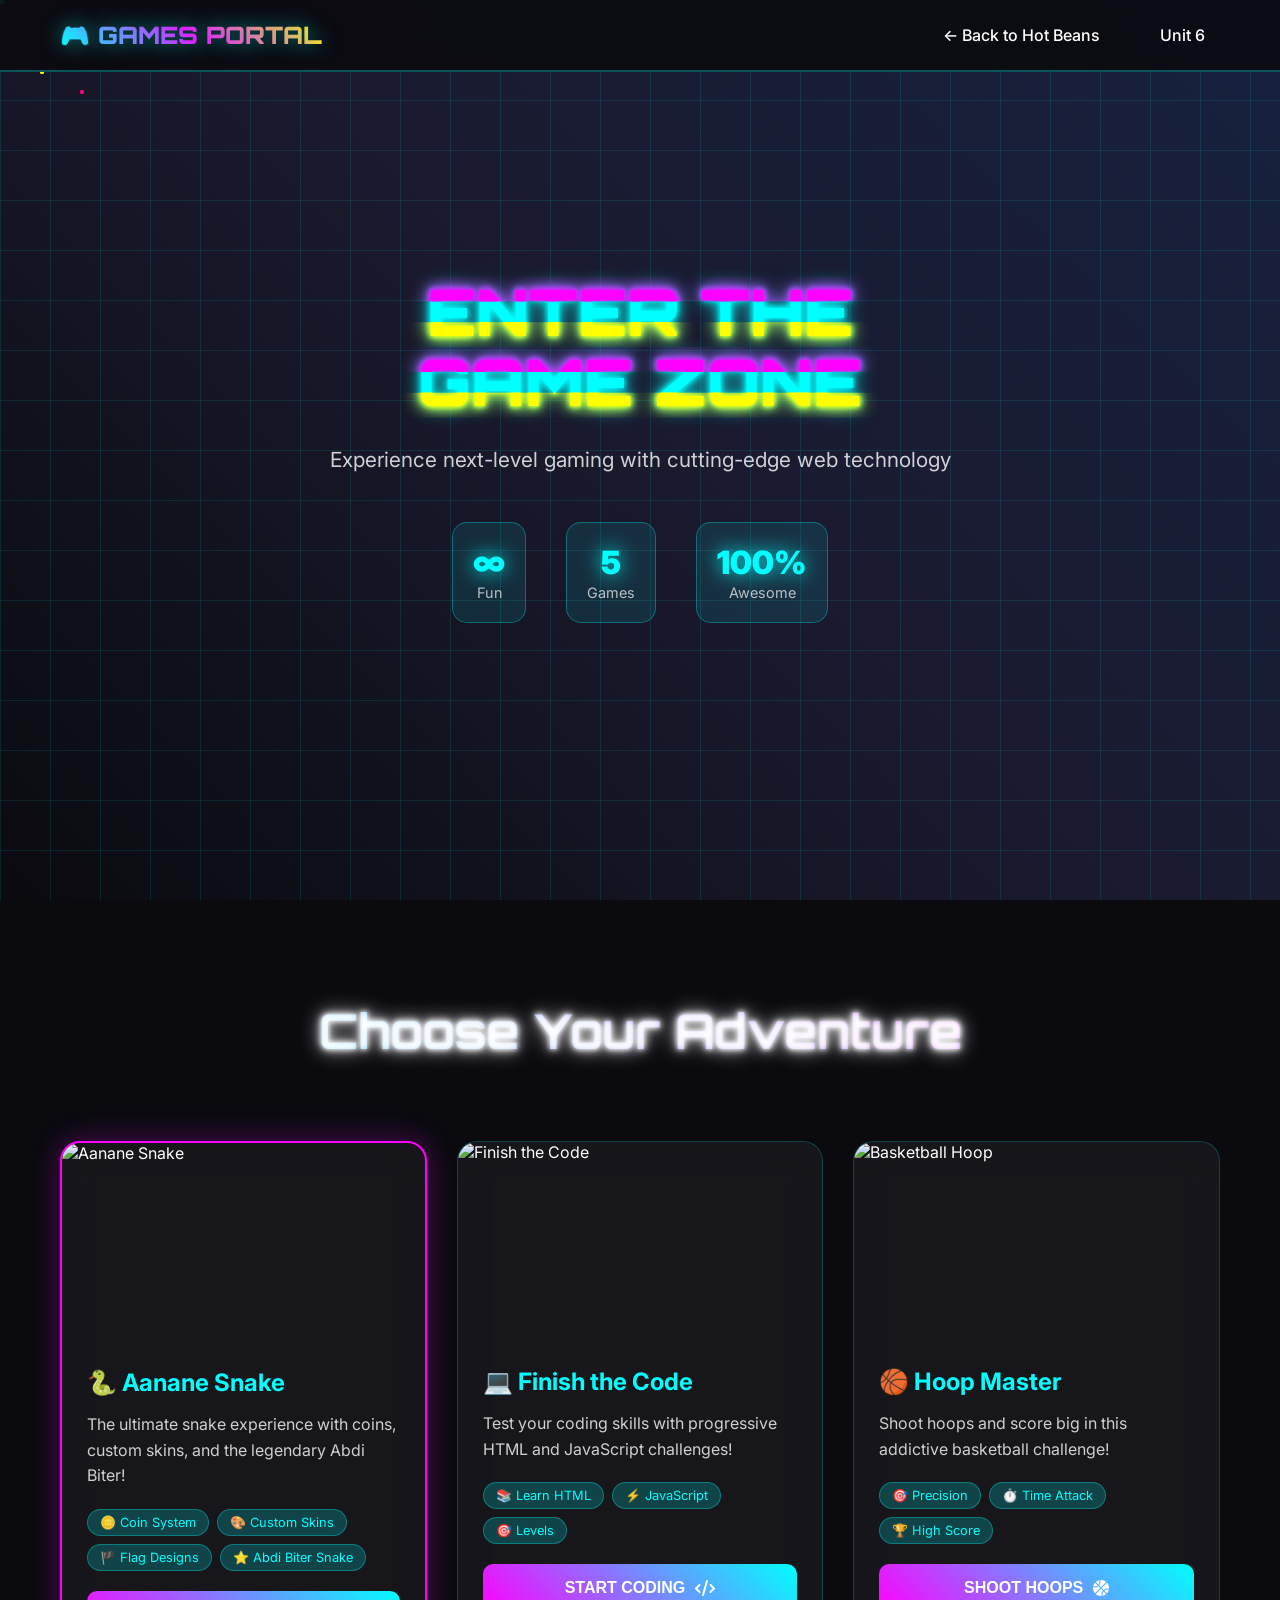
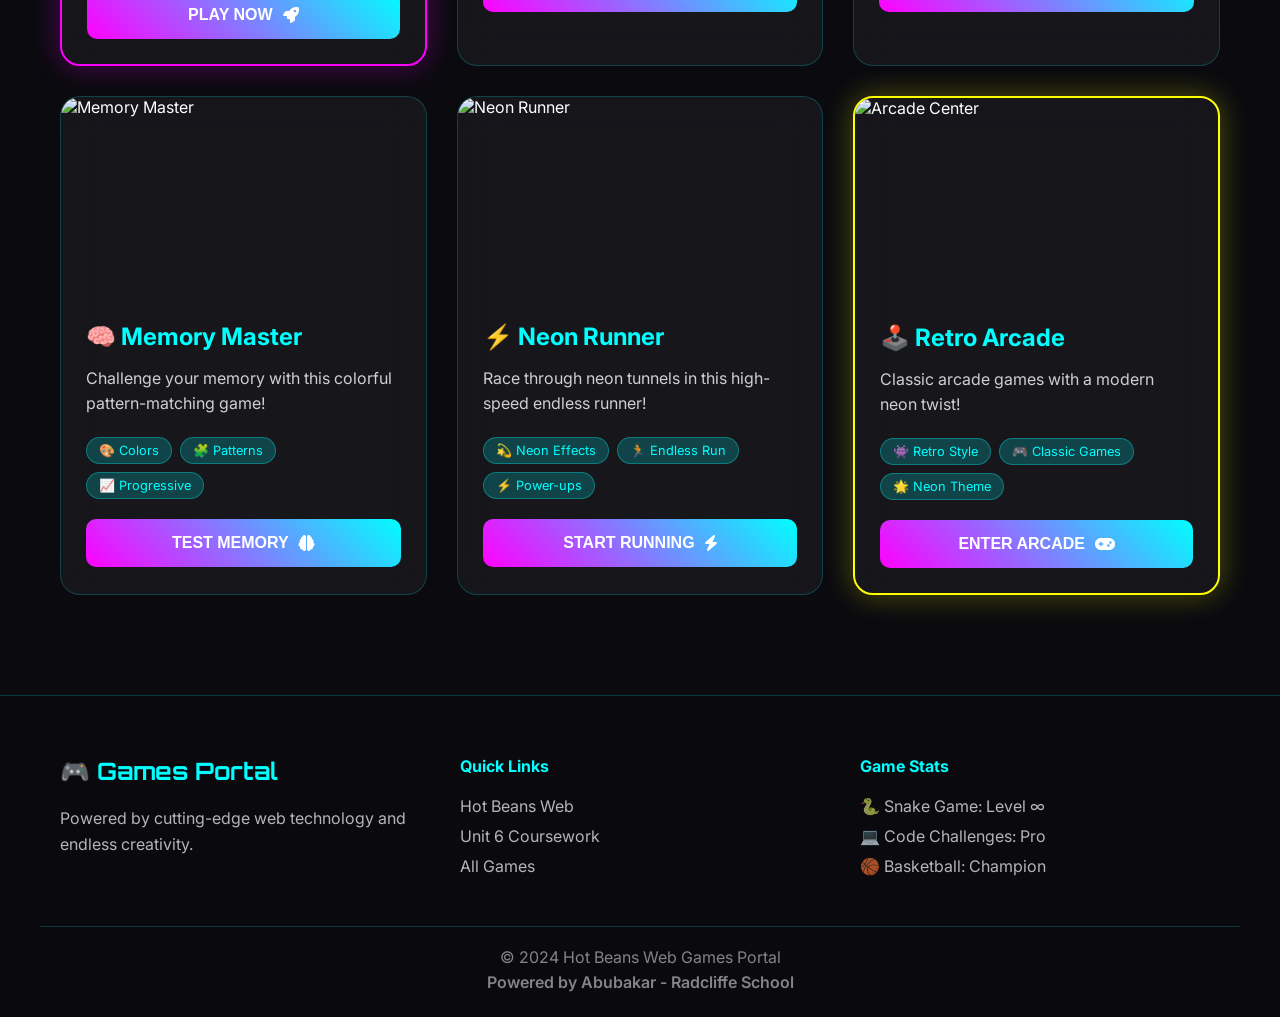
==== frontend/public/games.html @ b8770380 "auto-commit for ee3ec1b3-15aa-465a-ac82-a50cc14975c1" ====
<!DOCTYPE html>
<html lang="en">
<head>
    <meta charset="UTF-8">
    <meta name="viewport" content="width=device-width, initial-scale=1.0">
    <title>Games Portal - Hot Beans Web</title>
    <link rel="stylesheet" href="games-styles.css">
    <link href="https://fonts.googleapis.com/css2?family=Orbitron:wght@400;700;900&family=Inter:wght@300;400;500;600;700&display=swap" rel="stylesheet">
    <link rel="stylesheet" href="https://cdnjs.cloudflare.com/ajax/libs/font-awesome/6.0.0/css/all.min.css">
</head>
<body>
    <!-- Animated Background -->
    <div class="animated-bg">
        <div class="neon-grid"></div>
        <div class="floating-particles"></div>
    </div>

    <!-- Navigation -->
    <nav class="games-navbar">
        <div class="nav-container">
            <div class="nav-logo">
                <h2>🎮 GAMES PORTAL</h2>
            </div>
            <ul class="nav-menu">
                <li><a href="index.html" class="nav-link">← Back to Hot Beans</a></li>
                <li><a href="unit6.html" class="nav-link">Unit 6</a></li>
            </ul>
        </div>
    </nav>

    <!-- Hero Section -->
    <section class="games-hero">
        <div class="hero-content">
            <h1 class="neon-title">
                <span class="glitch" data-text="ENTER THE">ENTER THE</span>
                <span class="glitch" data-text="GAME ZONE">GAME ZONE</span>
            </h1>
            <p class="hero-subtitle">Experience next-level gaming with cutting-edge web technology</p>
            <div class="stats-bar">
                <div class="stat-item">
                    <span class="stat-number">∞</span>
                    <span class="stat-label">Fun</span>
                </div>
                <div class="stat-item">
                    <span class="stat-number">5</span>
                    <span class="stat-label">Games</span>
                </div>
                <div class="stat-item">
                    <span class="stat-number">100%</span>
                    <span class="stat-label">Awesome</span>
                </div>
            </div>
        </div>
    </section>

    <!-- Games Grid -->
    <section class="games-section">
        <div class="container">
            <h2 class="section-title">Choose Your Adventure</h2>
            <div class="games-grid">
                <!-- Snake Game -->
                <div class="game-card featured" data-game="snake">
                    <div class="game-image">
                        <img src="https://images.pexels.com/photos/7862493/pexels-photo-7862493.jpeg" alt="Aanane Snake">
                        <div class="game-overlay">
                            <div class="play-btn">
                                <i class="fas fa-play"></i>
                            </div>
                        </div>
                    </div>
                    <div class="game-info">
                        <h3>🐍 Aanane Snake</h3>
                        <p>The ultimate snake experience with coins, custom skins, and the legendary Abdi Biter!</p>
                        <div class="game-features">
                            <span class="feature">🪙 Coin System</span>
                            <span class="feature">🎨 Custom Skins</span>
                            <span class="feature">🏴 Flag Designs</span>
                            <span class="feature">⭐ Abdi Biter Snake</span>
                        </div>
                        <button class="game-btn" onclick="openGame('snake-game.html')">
                            <span>PLAY NOW</span>
                            <i class="fas fa-rocket"></i>
                        </button>
                    </div>
                </div>

                <!-- Code Challenge Game -->
                <div class="game-card" data-game="code">
                    <div class="game-image">
                        <img src="https://images.pexels.com/photos/1102797/pexels-photo-1102797.png" alt="Finish the Code">
                        <div class="game-overlay">
                            <div class="play-btn">
                                <i class="fas fa-play"></i>
                            </div>
                        </div>
                    </div>
                    <div class="game-info">
                        <h3>💻 Finish the Code</h3>
                        <p>Test your coding skills with progressive HTML and JavaScript challenges!</p>
                        <div class="game-features">
                            <span class="feature">📚 Learn HTML</span>
                            <span class="feature">⚡ JavaScript</span>
                            <span class="feature">🎯 Levels</span>
                        </div>
                        <button class="game-btn" onclick="openGame('code-game.html')">
                            <span>START CODING</span>
                            <i class="fas fa-code"></i>
                        </button>
                    </div>
                </div>

                <!-- Basketball Game -->
                <div class="game-card" data-game="basketball">
                    <div class="game-image">
                        <img src="https://images.unsplash.com/photo-1577416412292-747c6607f055?crop=entropy&cs=srgb&fm=jpg&ixid=M3w3NDQ2Mzl8MHwxfHNlYXJjaHwxfHxiYXNrZXRiYWxsJTIwY291cnR8ZW58MHx8fHwxNzQ4ODE3MzczfDA&ixlib=rb-4.1.0&q=85" alt="Basketball Hoop">
                        <div class="game-overlay">
                            <div class="play-btn">
                                <i class="fas fa-play"></i>
                            </div>
                        </div>
                    </div>
                    <div class="game-info">
                        <h3>🏀 Hoop Master</h3>
                        <p>Shoot hoops and score big in this addictive basketball challenge!</p>
                        <div class="game-features">
                            <span class="feature">🎯 Precision</span>
                            <span class="feature">⏱️ Time Attack</span>
                            <span class="feature">🏆 High Score</span>
                        </div>
                        <button class="game-btn" onclick="openGame('basketball-game.html')">
                            <span>SHOOT HOOPS</span>
                            <i class="fas fa-basketball-ball"></i>
                        </button>
                    </div>
                </div>

                <!-- Memory Game -->
                <div class="game-card" data-game="memory">
                    <div class="game-image">
                        <img src="https://images.pexels.com/photos/7689143/pexels-photo-7689143.jpeg" alt="Memory Master">
                        <div class="game-overlay">
                            <div class="play-btn">
                                <i class="fas fa-play"></i>
                            </div>
                        </div>
                    </div>
                    <div class="game-info">
                        <h3>🧠 Memory Master</h3>
                        <p>Challenge your memory with this colorful pattern-matching game!</p>
                        <div class="game-features">
                            <span class="feature">🎨 Colors</span>
                            <span class="feature">🧩 Patterns</span>
                            <span class="feature">📈 Progressive</span>
                        </div>
                        <button class="game-btn" onclick="openGame('memory-game.html')">
                            <span>TEST MEMORY</span>
                            <i class="fas fa-brain"></i>
                        </button>
                    </div>
                </div>

                <!-- Neon Runner -->
                <div class="game-card" data-game="runner">
                    <div class="game-image">
                        <img src="https://images.unsplash.com/photo-1500462918059-b1a0cb512f1d?crop=entropy&cs=srgb&fm=jpg&ixid=M3w3NTY2Nzd8MHwxfHNlYXJjaHwzfHxjb2xvcmZ1bCUyMHByb2dyYW1taW5nJTIwY29kZXxlbnwwfHx8fDE3NDg4MTczODV8MA&ixlib=rb-4.1.0&q=85" alt="Neon Runner">
                        <div class="game-overlay">
                            <div class="play-btn">
                                <i class="fas fa-play"></i>
                            </div>
                        </div>
                    </div>
                    <div class="game-info">
                        <h3>⚡ Neon Runner</h3>
                        <p>Race through neon tunnels in this high-speed endless runner!</p>
                        <div class="game-features">
                            <span class="feature">💫 Neon Effects</span>
                            <span class="feature">🏃 Endless Run</span>
                            <span class="feature">⚡ Power-ups</span>
                        </div>
                        <button class="game-btn" onclick="openGame('runner-game.html')">
                            <span>START RUNNING</span>
                            <i class="fas fa-bolt"></i>
                        </button>
                    </div>
                </div>

                <!-- Arcade Center -->
                <div class="game-card special" data-game="arcade">
                    <div class="game-image">
                        <img src="https://images.pexels.com/photos/1860623/pexels-photo-1860623.jpeg" alt="Arcade Center">
                        <div class="game-overlay">
                            <div class="play-btn">
                                <i class="fas fa-play"></i>
                            </div>
                        </div>
                    </div>
                    <div class="game-info">
                        <h3>🕹️ Retro Arcade</h3>
                        <p>Classic arcade games with a modern neon twist!</p>
                        <div class="game-features">
                            <span class="feature">👾 Retro Style</span>
                            <span class="feature">🎮 Classic Games</span>
                            <span class="feature">🌟 Neon Theme</span>
                        </div>
                        <button class="game-btn" onclick="openGame('arcade-game.html')">
                            <span>ENTER ARCADE</span>
                            <i class="fas fa-gamepad"></i>
                        </button>
                    </div>
                </div>
            </div>
        </div>
    </section>

    <!-- Footer -->
    <footer class="games-footer">
        <div class="footer-content">
            <div class="footer-section">
                <h3>🎮 Games Portal</h3>
                <p>Powered by cutting-edge web technology and endless creativity.</p>
            </div>
            <div class="footer-section">
                <h4>Quick Links</h4>
                <ul>
                    <li><a href="index.html">Hot Beans Web</a></li>
                    <li><a href="unit6.html">Unit 6 Coursework</a></li>
                    <li><a href="#games">All Games</a></li>
                </ul>
            </div>
            <div class="footer-section">
                <h4>Game Stats</h4>
                <ul>
                    <li>🐍 Snake Game: Level ∞</li>
                    <li>💻 Code Challenges: Pro</li>
                    <li>🏀 Basketball: Champion</li>
                </ul>
            </div>
        </div>
        <div class="footer-bottom">
            <p>&copy; 2024 Hot Beans Web Games Portal</p>
            <p class="attribution">Powered by Abubakar - Radcliffe School</p>
        </div>
    </footer>

    <script src="games-script.js"></script>
</body>
</html>
---- frontend/public/games-styles.css ----
/* Gaming Portal Styles */
* {
    margin: 0;
    padding: 0;
    box-sizing: border-box;
}

body {
    font-family: 'Inter', sans-serif;
    background: #0a0a0f;
    color: #ffffff;
    overflow-x: hidden;
    position: relative;
}

/* Animated Background */
.animated-bg {
    position: fixed;
    top: 0;
    left: 0;
    width: 100%;
    height: 100%;
    z-index: -2;
    background: linear-gradient(45deg, #0a0a0f, #1a1a2e, #16213e);
}

.neon-grid {
    position: absolute;
    top: 0;
    left: 0;
    width: 100%;
    height: 100%;
    background-image: 
        linear-gradient(rgba(0, 255, 255, 0.1) 1px, transparent 1px),
        linear-gradient(90deg, rgba(0, 255, 255, 0.1) 1px, transparent 1px);
    background-size: 50px 50px;
    animation: gridMove 20s linear infinite;
}

.floating-particles {
    position: absolute;
    width: 100%;
    height: 100%;
}

.floating-particles::before,
.floating-particles::after {
    content: '';
    position: absolute;
    width: 4px;
    height: 4px;
    background: #00ffff;
    border-radius: 50%;
    box-shadow: 
        0 0 10px #00ffff,
        20px 30px 0 #ff00ff,
        40px 70px 0 #ffff00,
        60px 20px 0 #00ff00,
        80px 90px 0 #ff0080,
        100px 10px 0 #0080ff;
    animation: float 15s ease-in-out infinite;
}

.floating-particles::after {
    animation-delay: -7.5s;
}

@keyframes gridMove {
    0% { transform: translate(0, 0); }
    100% { transform: translate(50px, 50px); }
}

@keyframes float {
    0%, 100% { transform: translateY(0) rotate(0deg); }
    25% { transform: translateY(-20px) rotate(90deg); }
    50% { transform: translateY(-40px) rotate(180deg); }
    75% { transform: translateY(-20px) rotate(270deg); }
}

/* Navigation */
.games-navbar {
    position: fixed;
    top: 0;
    width: 100%;
    background: rgba(10, 10, 15, 0.9);
    backdrop-filter: blur(20px);
    border-bottom: 2px solid rgba(0, 255, 255, 0.3);
    z-index: 1000;
    transition: all 0.3s ease;
}

.nav-container {
    max-width: 1200px;
    margin: 0 auto;
    padding: 0 20px;
    display: flex;
    justify-content: space-between;
    align-items: center;
    height: 70px;
}

.nav-logo h2 {
    font-family: 'Orbitron', monospace;
    background: linear-gradient(45deg, #00ffff, #ff00ff, #ffff00);
    -webkit-background-clip: text;
    -webkit-text-fill-color: transparent;
    background-clip: text;
    font-weight: 900;
    text-shadow: 0 0 20px rgba(0, 255, 255, 0.5);
}

.nav-menu {
    display: flex;
    list-style: none;
    gap: 30px;
}

.nav-link {
    text-decoration: none;
    color: #ffffff;
    font-weight: 500;
    transition: all 0.3s ease;
    position: relative;
    padding: 10px 15px;
    border-radius: 20px;
}

.nav-link:hover {
    color: #00ffff;
    background: rgba(0, 255, 255, 0.1);
    box-shadow: 0 0 20px rgba(0, 255, 255, 0.3);
    transform: translateY(-2px);
}

/* Hero Section */
.games-hero {
    height: 100vh;
    display: flex;
    align-items: center;
    justify-content: center;
    text-align: center;
    position: relative;
}

.hero-content {
    max-width: 800px;
    padding: 0 20px;
}

.neon-title {
    font-family: 'Orbitron', monospace;
    font-size: 4rem;
    font-weight: 900;
    margin-bottom: 30px;
    line-height: 1.1;
}

.glitch {
    display: block;
    position: relative;
    color: #00ffff;
    text-shadow: 
        0 0 10px #00ffff,
        0 0 20px #00ffff,
        0 0 40px #00ffff;
    animation: glitch 2s infinite;
}

.glitch::before,
.glitch::after {
    content: attr(data-text);
    position: absolute;
    top: 0;
    left: 0;
    width: 100%;
    height: 100%;
}

.glitch::before {
    animation: glitchTop 1s infinite;
    clip-path: polygon(0 0, 100% 0, 100% 35%, 0 35%);
    color: #ff00ff;
}

.glitch::after {
    animation: glitchBottom 1.5s infinite;
    clip-path: polygon(0 65%, 100% 65%, 100% 100%, 0 100%);
    color: #ffff00;
}

@keyframes glitch {
    0%, 90%, 100% {
        transform: translate(0);
    }
    20% {
        transform: translate(-2px, 2px);
    }
    40% {
        transform: translate(-2px, -2px);
    }
    60% {
        transform: translate(2px, 2px);
    }
    80% {
        transform: translate(2px, -2px);
    }
}

@keyframes glitchTop {
    0%, 90%, 100% {
        transform: translate(0);
    }
    20% {
        transform: translate(2px, -2px);
    }
    40% {
        transform: translate(-2px, 2px);
    }
    60% {
        transform: translate(2px, 2px);
    }
    80% {
        transform: translate(-2px, -2px);
    }
}

@keyframes glitchBottom {
    0%, 90%, 100% {
        transform: translate(0);
    }
    20% {
        transform: translate(-2px, 2px);
    }
    40% {
        transform: translate(2px, -2px);
    }
    60% {
        transform: translate(-2px, -2px);
    }
    80% {
        transform: translate(2px, 2px);
    }
}

.hero-subtitle {
    font-size: 1.3rem;
    color: rgba(255, 255, 255, 0.8);
    margin-bottom: 50px;
    animation: fadeIn 1s ease-out 0.5s both;
}

.stats-bar {
    display: flex;
    justify-content: center;
    gap: 40px;
    animation: fadeIn 1s ease-out 1s both;
}

.stat-item {
    text-align: center;
    padding: 20px;
    background: rgba(0, 255, 255, 0.1);
    border-radius: 15px;
    border: 1px solid rgba(0, 255, 255, 0.3);
    backdrop-filter: blur(10px);
}

.stat-number {
    display: block;
    font-size: 2rem;
    font-weight: 900;
    color: #00ffff;
    text-shadow: 0 0 20px #00ffff;
}

.stat-label {
    font-size: 0.9rem;
    color: rgba(255, 255, 255, 0.7);
}

/* Games Section */
.games-section {
    padding: 100px 0;
    position: relative;
}

.container {
    max-width: 1200px;
    margin: 0 auto;
    padding: 0 20px;
}

.section-title {
    font-family: 'Orbitron', monospace;
    font-size: 3rem;
    text-align: center;
    margin-bottom: 80px;
    background: linear-gradient(45deg, #00ffff, #ff00ff);
    -webkit-background-clip: text;
    -webkit-text-fill-color: transparent;
    background-clip: text;
    text-shadow: 0 0 30px rgba(0, 255, 255, 0.5);
}

.games-grid {
    display: grid;
    grid-template-columns: repeat(auto-fit, minmax(350px, 1fr));
    gap: 30px;
}

.game-card {
    background: rgba(255, 255, 255, 0.05);
    border-radius: 20px;
    overflow: hidden;
    transition: all 0.3s ease;
    border: 1px solid rgba(0, 255, 255, 0.2);
    backdrop-filter: blur(20px);
    position: relative;
}

.game-card:hover {
    transform: translateY(-10px) scale(1.02);
    box-shadow: 
        0 20px 40px rgba(0, 255, 255, 0.2),
        0 0 50px rgba(0, 255, 255, 0.1);
    border-color: rgba(0, 255, 255, 0.5);
}

.game-card.featured {
    border: 2px solid #ff00ff;
    box-shadow: 0 0 30px rgba(255, 0, 255, 0.3);
}

.game-card.special {
    border: 2px solid #ffff00;
    box-shadow: 0 0 30px rgba(255, 255, 0, 0.3);
}

.game-image {
    position: relative;
    height: 200px;
    overflow: hidden;
}

.game-image img {
    width: 100%;
    height: 100%;
    object-fit: cover;
    transition: transform 0.3s ease;
}

.game-card:hover .game-image img {
    transform: scale(1.1);
}

.game-overlay {
    position: absolute;
    top: 0;
    left: 0;
    width: 100%;
    height: 100%;
    background: rgba(0, 0, 0, 0.5);
    display: flex;
    align-items: center;
    justify-content: center;
    opacity: 0;
    transition: opacity 0.3s ease;
}

.game-card:hover .game-overlay {
    opacity: 1;
}

.play-btn {
    width: 60px;
    height: 60px;
    border-radius: 50%;
    background: rgba(0, 255, 255, 0.9);
    display: flex;
    align-items: center;
    justify-content: center;
    color: #0a0a0f;
    font-size: 1.5rem;
    transform: scale(0.8);
    transition: transform 0.3s ease;
}

.game-card:hover .play-btn {
    transform: scale(1);
}

.game-info {
    padding: 25px;
}

.game-info h3 {
    font-size: 1.5rem;
    margin-bottom: 15px;
    color: #00ffff;
    font-weight: 700;
}

.game-info p {
    color: rgba(255, 255, 255, 0.8);
    line-height: 1.6;
    margin-bottom: 20px;
}

.game-features {
    display: flex;
    flex-wrap: wrap;
    gap: 8px;
    margin-bottom: 20px;
}

.feature {
    background: rgba(0, 255, 255, 0.2);
    color: #00ffff;
    padding: 5px 12px;
    border-radius: 15px;
    font-size: 0.8rem;
    border: 1px solid rgba(0, 255, 255, 0.3);
}

.game-btn {
    width: 100%;
    padding: 15px;
    border: none;
    border-radius: 10px;
    background: linear-gradient(45deg, #ff00ff, #00ffff);
    color: #ffffff;
    font-weight: 700;
    font-size: 1rem;
    cursor: pointer;
    transition: all 0.3s ease;
    display: flex;
    align-items: center;
    justify-content: center;
    gap: 10px;
    position: relative;
    overflow: hidden;
}

.game-btn::before {
    content: '';
    position: absolute;
    top: 0;
    left: -100%;
    width: 100%;
    height: 100%;
    background: linear-gradient(90deg, transparent, rgba(255, 255, 255, 0.3), transparent);
    transition: left 0.5s;
}

.game-btn:hover::before {
    left: 100%;
}

.game-btn:hover {
    transform: translateY(-2px);
    box-shadow: 0 10px 25px rgba(255, 0, 255, 0.4);
}

/* Footer */
.games-footer {
    background: rgba(10, 10, 15, 0.9);
    padding: 60px 0 20px;
    border-top: 1px solid rgba(0, 255, 255, 0.2);
}

.footer-content {
    max-width: 1200px;
    margin: 0 auto;
    padding: 0 20px;
    display: grid;
    grid-template-columns: repeat(auto-fit, minmax(250px, 1fr));
    gap: 40px;
    margin-bottom: 40px;
}

.footer-section h3,
.footer-section h4 {
    margin-bottom: 20px;
    color: #00ffff;
    font-weight: 700;
}

.footer-section h3 {
    font-family: 'Orbitron', monospace;
    font-size: 1.5rem;
}

.footer-section p {
    color: rgba(255, 255, 255, 0.7);
    line-height: 1.6;
}

.footer-section ul {
    list-style: none;
}

.footer-section ul li {
    margin-bottom: 10px;
    color: rgba(255, 255, 255, 0.7);
}

.footer-section ul li a {
    color: rgba(255, 255, 255, 0.7);
    text-decoration: none;
    transition: color 0.3s ease;
}

.footer-section ul li a:hover {
    color: #00ffff;
}

.footer-bottom {
    text-align: center;
    padding-top: 20px;
    border-top: 1px solid rgba(0, 255, 255, 0.2);
    max-width: 1200px;
    margin: 0 auto;
    padding-left: 20px;
    padding-right: 20px;
}

.footer-bottom p {
    color: rgba(255, 255, 255, 0.5);
    margin-bottom: 5px;
}

.attribution {
    color: #ff00ff;
    font-weight: 600;
}

/* Animations */
@keyframes fadeIn {
    from { opacity: 0; transform: translateY(30px); }
    to { opacity: 1; transform: translateY(0); }
}

/* Responsive Design */
@media (max-width: 768px) {
    .neon-title {
        font-size: 2.5rem;
    }
    
    .stats-bar {
        flex-direction: column;
        gap: 20px;
    }
    
    .games-grid {
        grid-template-columns: 1fr;
    }
    
    .game-card {
        margin: 0 10px;
    }
    
    .section-title {
        font-size: 2rem;
    }
}
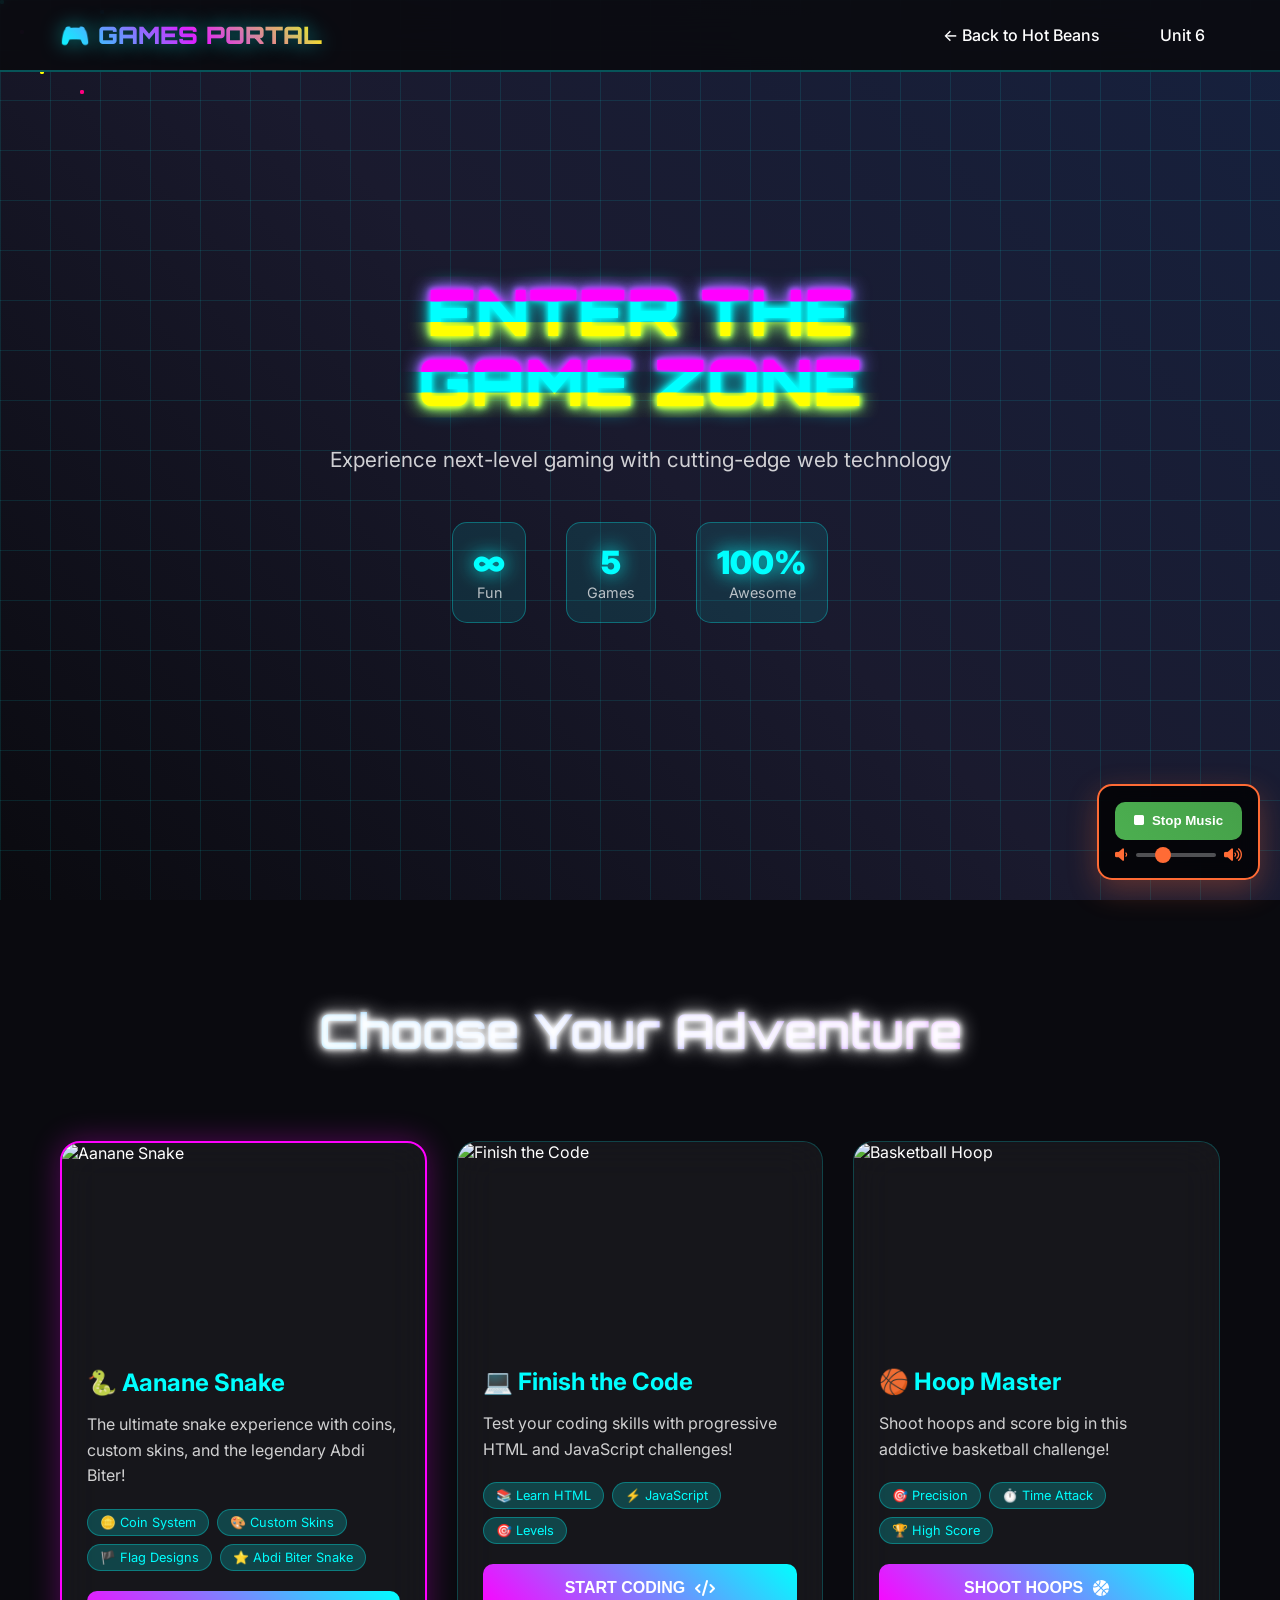
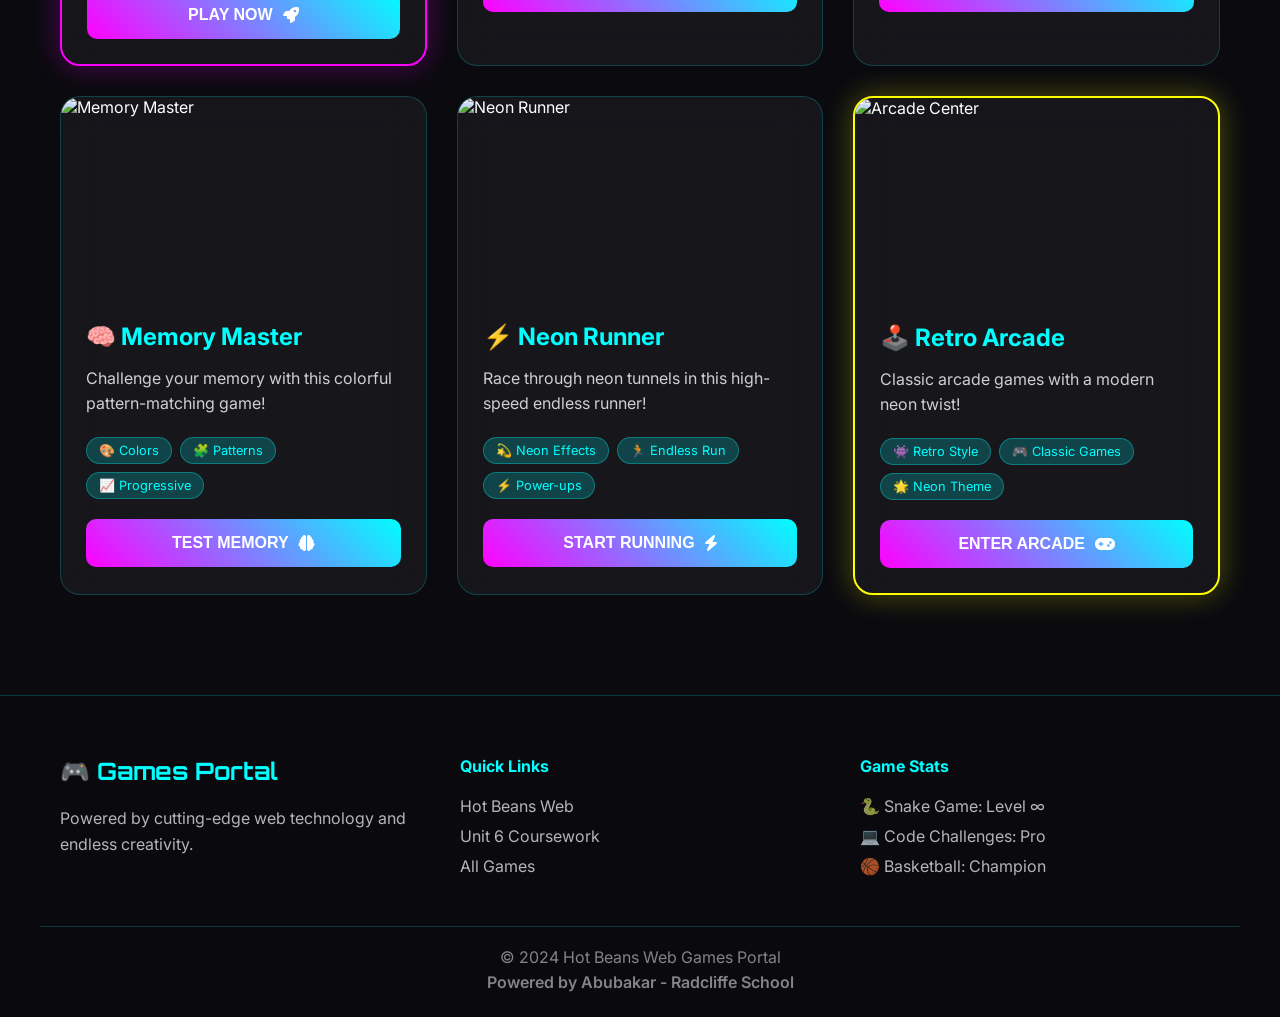
==== commit 1935cd9d: "auto-commit for bfb6db37-7391-4a86-9a2a-2de048a66bcd" ====
--- a/frontend/public/games.html
+++ b/frontend/public/games.html
@@ -242,6 +242,7 @@
         </div>
     </footer>
 
+    <script src="background-music.js"></script>
     <script src="games-script.js"></script>
 </body>
 </html>
